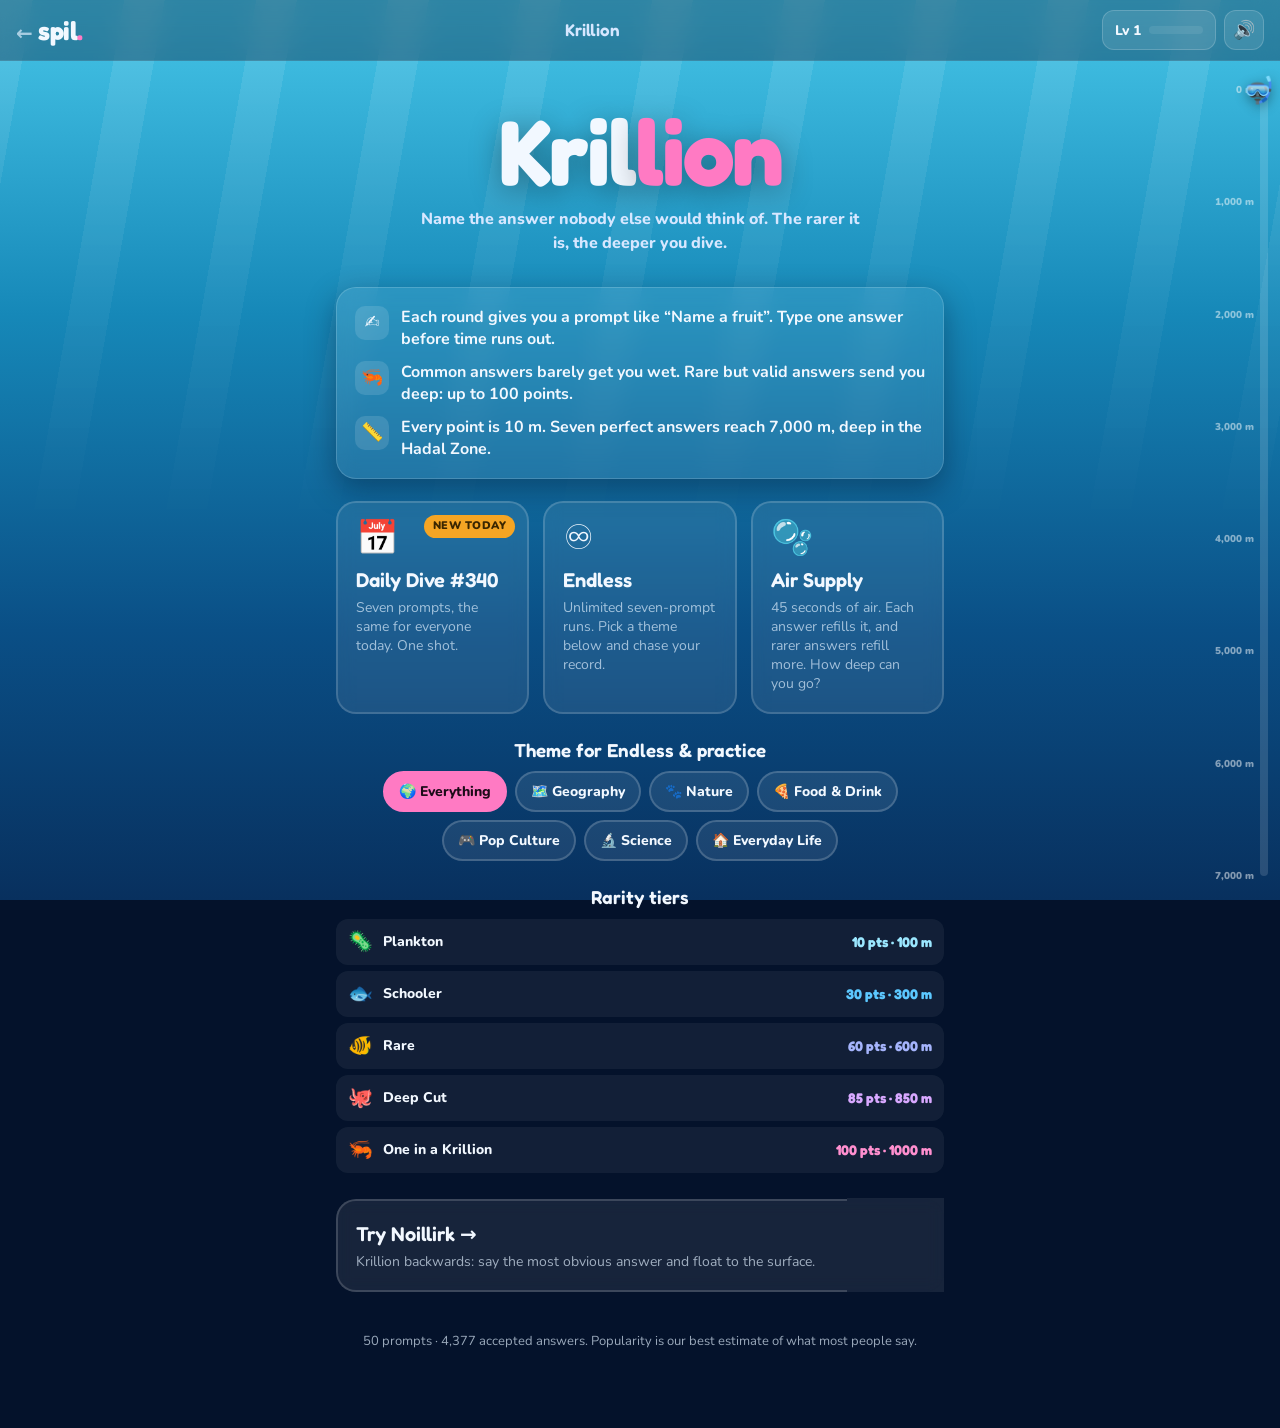
==== krillion/index.html @ cfe2b4f1 "Add spil.: neal.fun-style game site with Guess the Year, Krillion and Noillirk - Home page with game" ====
<!doctype html>
<html lang="en">
<head>
  <meta charset="utf-8">
  <meta name="viewport" content="width=device-width, initial-scale=1, viewport-fit=cover">
  <title>Krillion · spil.</title>
  <meta name="description" content="Name the answer nobody else would. Rare answers dive deeper. Daily dives, endless runs and Air Supply mode.">
  <meta name="theme-color" content="#0b4f8a">
  <link rel="icon" href="../assets/favicon.svg" type="image/svg+xml">
  <link rel="preconnect" href="https://fonts.googleapis.com">
  <link rel="preconnect" href="https://fonts.gstatic.com" crossorigin>
  <link href="https://fonts.googleapis.com/css2?family=Fredoka:wght@500;600;700&family=Nunito:wght@500;700;800;900&display=swap" rel="stylesheet">
  <link rel="stylesheet" href="../assets/css/base.css">
  <link rel="stylesheet" href="../assets/css/dive.css">
</head>
<body>
  <div id="topbar"></div>
  <main class="dive-wrap" id="main"></main>

  <script src="../assets/js/core.js"></script>
  <script src="../assets/js/data/prompts-a.js"></script>
  <script src="../assets/js/data/prompts-b.js"></script>
  <script src="../assets/js/data/prompts-c.js"></script>
  <script src="../assets/js/data/prompts-d.js"></script>
  <script src="../assets/js/data/prompts-e.js"></script>
  <script src="../assets/js/dive-core.js"></script>
  <script src="../assets/js/dive-modes.js"></script>
  <script>Dive.boot('krillion');</script>
</body>
</html>
---- assets/css/base.css ----
/* Spil base styles: tokens, top bar, buttons, shared components. */
:root {
  --bg: #faf8f4;
  --bg-2: #f1ede6;
  --card: #ffffff;
  --ink: #1d1a2b;
  --ink-2: #4a4660;
  --muted: #7c7891;
  --line: #e7e2da;
  --accent: #6b4dff;
  --accent-2: #8f78ff;
  --accent-ink: #ffffff;
  --good: #16b871;
  --good-bg: #dff7ec;
  --warn: #f5a524;
  --warn-bg: #fff2d9;
  --bad: #f0435a;
  --bad-bg: #ffe3e7;
  --shadow: 0 1px 2px rgba(30, 20, 60, 0.06), 0 8px 24px rgba(30, 20, 60, 0.08);
  --shadow-lg: 0 2px 4px rgba(30, 20, 60, 0.08), 0 18px 48px rgba(30, 20, 60, 0.16);
  --radius: 20px;
  --radius-sm: 12px;
  --font-display: 'Fredoka', 'Nunito', system-ui, sans-serif;
  --font-body: 'Nunito', system-ui, -apple-system, 'Segoe UI', sans-serif;
  color-scheme: light;
}

@media (prefers-color-scheme: dark) {
  :root:not([data-theme='light']) {
    --bg: #13111c;
    --bg-2: #1b1828;
    --card: #1f1c2e;
    --ink: #f3f0ff;
    --ink-2: #cfc9e8;
    --muted: #9690b3;
    --line: #2f2b44;
    --accent: #8b74ff;
    --accent-2: #a594ff;
    --good-bg: #123a2a;
    --warn-bg: #3d2e10;
    --bad-bg: #431b24;
    --shadow: 0 1px 2px rgba(0, 0, 0, 0.3), 0 8px 24px rgba(0, 0, 0, 0.35);
    --shadow-lg: 0 2px 4px rgba(0, 0, 0, 0.4), 0 18px 48px rgba(0, 0, 0, 0.5);
    color-scheme: dark;
  }
}

*,
*::before,
*::after {
  box-sizing: border-box;
}

html {
  -webkit-text-size-adjust: 100%;
  -webkit-tap-highlight-color: transparent;
}

body {
  margin: 0;
  min-height: 100vh;
  min-height: 100dvh;
  background: var(--bg);
  color: var(--ink);
  font-family: var(--font-body);
  font-size: 16px;
  line-height: 1.5;
  overflow-x: hidden;
}

h1,
h2,
h3 {
  font-family: var(--font-display);
  font-weight: 600;
  line-height: 1.15;
  margin: 0;
}

a {
  color: inherit;
}

button {
  font: inherit;
  color: inherit;
}

[hidden] {
  display: none !important;
}

.visually-hidden {
  position: absolute !important;
  width: 1px;
  height: 1px;
  overflow: hidden;
  clip: rect(0 0 0 0);
  white-space: nowrap;
}

/* ---------- Top bar ---------- */
.topbar {
  position: sticky;
  top: 0;
  z-index: 50;
  display: flex;
  align-items: center;
  gap: 12px;
  padding: 10px 16px;
  background: color-mix(in srgb, var(--bg) 82%, transparent);
  backdrop-filter: blur(12px);
  -webkit-backdrop-filter: blur(12px);
  border-bottom: 1px solid color-mix(in srgb, var(--line) 60%, transparent);
}

.logo {
  display: inline-flex;
  align-items: baseline;
  gap: 6px;
  text-decoration: none;
  font-family: var(--font-display);
  font-weight: 700;
  font-size: 26px;
  letter-spacing: -0.5px;
}

.logo-back {
  font-size: 20px;
  color: var(--muted);
  transition: transform 0.2s;
}

.logo:hover .logo-back {
  transform: translateX(-3px);
}

.logo-dot {
  color: var(--accent);
  margin-left: -6px;
}

.topbar-title {
  flex: 1;
  min-width: 0;
  text-align: center;
  font-family: var(--font-display);
  font-weight: 600;
  font-size: 17px;
  color: var(--ink-2);
  white-space: nowrap;
  overflow: hidden;
  text-overflow: ellipsis;
}

.topbar-right {
  display: flex;
  align-items: center;
  gap: 8px;
}

.icon-btn {
  width: 40px;
  height: 40px;
  display: grid;
  place-items: center;
  border: 1px solid var(--line);
  background: var(--card);
  border-radius: 12px;
  cursor: pointer;
  font-size: 18px;
  transition: transform 0.15s;
}

.icon-btn:hover {
  transform: translateY(-1px);
}

.icon-btn:active {
  transform: scale(0.94);
}

.xp-chip {
  display: inline-flex;
  align-items: center;
  gap: 8px;
  height: 40px;
  padding: 0 12px;
  border: 1px solid var(--line);
  border-radius: 12px;
  background: var(--card);
  text-decoration: none;
  font-weight: 800;
  font-size: 14px;
}

.xp-streak {
  font-size: 13px;
}

.xp-bar {
  width: 54px;
  height: 8px;
  border-radius: 99px;
  background: var(--bg-2);
  overflow: hidden;
}

.xp-fill {
  display: block;
  height: 100%;
  width: 0;
  border-radius: inherit;
  background: linear-gradient(90deg, var(--accent), #ff6fb5);
  transition: width 0.8s cubic-bezier(0.2, 0.8, 0.2, 1);
}

@media (max-width: 420px) {
  .xp-bar {
    display: none;
  }
  .topbar-title {
    font-size: 15px;
  }
}

/* ---------- Buttons ---------- */
.btn {
  --b: var(--accent);
  display: inline-flex;
  align-items: center;
  justify-content: center;
  gap: 8px;
  min-height: 52px;
  padding: 0 24px;
  border: 0;
  border-radius: 16px;
  background: var(--b);
  color: var(--accent-ink);
  font-family: var(--font-display);
  font-weight: 600;
  font-size: 19px;
  text-decoration: none;
  cursor: pointer;
  box-shadow: 0 4px 0 color-mix(in srgb, var(--b) 70%, #000), 0 8px 18px color-mix(in srgb, var(--b) 30%, transparent);
  transition: transform 0.12s, box-shadow 0.12s, filter 0.2s;
  user-select: none;
}

.btn:hover {
  filter: brightness(1.06);
  transform: translateY(-1px);
}

.btn:active {
  transform: translateY(3px);
  box-shadow: 0 1px 0 color-mix(in srgb, var(--b) 70%, #000), 0 3px 8px color-mix(in srgb, var(--b) 25%, transparent);
}

.btn:disabled {
  opacity: 0.45;
  pointer-events: none;
}

.btn.ghost {
  background: var(--card);
  color: var(--ink);
  border: 2px solid var(--line);
  box-shadow: 0 4px 0 var(--line);
}

.btn.good {
  --b: var(--good);
}

.btn.bad {
  --b: var(--bad);
}

.btn.warn {
  --b: var(--warn);
}

.btn.small {
  min-height: 40px;
  padding: 0 16px;
  font-size: 16px;
  border-radius: 12px;
}

.btn.wide {
  width: 100%;
}

.btn-row {
  display: flex;
  gap: 12px;
  flex-wrap: wrap;
  justify-content: center;
}

/* ---------- Chips ---------- */
.chips {
  display: flex;
  flex-wrap: wrap;
  gap: 8px;
  justify-content: center;
}

.chip {
  padding: 8px 14px;
  border-radius: 99px;
  border: 2px solid var(--line);
  background: var(--card);
  font-weight: 800;
  font-size: 14px;
  cursor: pointer;
  transition: all 0.15s;
  user-select: none;
}

.chip:hover {
  border-color: var(--accent-2);
}

.chip[aria-pressed='true'] {
  background: var(--accent);
  border-color: var(--accent);
  color: #fff;
}

/* ---------- Layout ---------- */
.wrap {
  width: 100%;
  max-width: 760px;
  margin: 0 auto;
  padding: 20px 16px 64px;
}

.card {
  background: var(--card);
  border: 1px solid var(--line);
  border-radius: var(--radius);
  box-shadow: var(--shadow);
}

.screen {
  animation: screen-in 0.35s cubic-bezier(0.2, 0.8, 0.2, 1);
}

@keyframes screen-in {
  from {
    opacity: 0;
    transform: translateY(14px);
  }
}

.kicker {
  font-weight: 900;
  font-size: 12px;
  letter-spacing: 1.6px;
  text-transform: uppercase;
  color: var(--muted);
}

.muted {
  color: var(--muted);
}

.center {
  text-align: center;
}

/* ---------- Feedback animations ---------- */
.shake {
  animation: shake 0.4s;
}

@keyframes shake {
  20% { transform: translateX(-8px); }
  40% { transform: translateX(7px); }
  60% { transform: translateX(-5px); }
  80% { transform: translateX(3px); }
}

.pop {
  animation: pop 0.45s cubic-bezier(0.2, 1.6, 0.4, 1);
}

@keyframes pop {
  from { transform: scale(0.6); opacity: 0; }
}

.float {
  animation: float 3.2s ease-in-out infinite;
}

@keyframes float {
  50% { transform: translateY(-8px); }
}

/* ---------- Toasts & confetti ---------- */
.toasts {
  position: fixed;
  left: 50%;
  bottom: 24px;
  transform: translateX(-50%);
  z-index: 200;
  display: flex;
  flex-direction: column;
  gap: 8px;
  align-items: center;
  pointer-events: none;
  width: calc(100% - 32px);
  max-width: 420px;
}

.toast {
  padding: 12px 18px;
  border-radius: 14px;
  background: var(--ink);
  color: var(--bg);
  font-weight: 800;
  box-shadow: var(--shadow-lg);
  animation: toast-in 0.35s cubic-bezier(0.2, 1.4, 0.4, 1);
  text-align: center;
}

.toast.out {
  opacity: 0;
  transform: translateY(10px);
  transition: all 0.3s;
}

@keyframes toast-in {
  from { opacity: 0; transform: translateY(16px) scale(0.95); }
}

.confetti-canvas {
  position: fixed;
  inset: 0;
  width: 100vw;
  height: 100vh;
  pointer-events: none;
  z-index: 300;
}

/* ---------- Shared results & mode pickers ---------- */
.mode-grid {
  display: grid;
  grid-template-columns: repeat(auto-fill, minmax(210px, 1fr));
  gap: 14px;
}

.mode-card {
  position: relative;
  display: flex;
  flex-direction: column;
  gap: 4px;
  padding: 18px;
  text-align: left;
  border: 2px solid var(--line);
  border-radius: var(--radius);
  background: var(--card);
  cursor: pointer;
  transition: transform 0.18s, border-color 0.18s, box-shadow 0.18s;
}

.mode-card:hover {
  transform: translateY(-3px);
  border-color: var(--accent-2);
  box-shadow: var(--shadow);
}

.mode-card .mode-emoji {
  font-size: 34px;
  line-height: 1;
  margin-bottom: 6px;
}

.mode-card .mode-name {
  font-family: var(--font-display);
  font-weight: 600;
  font-size: 20px;
}

.mode-card .mode-desc {
  color: var(--muted);
  font-size: 14px;
  line-height: 1.35;
}

.mode-card .mode-best {
  margin-top: 6px;
  font-size: 12px;
  font-weight: 900;
  color: var(--accent);
  letter-spacing: 0.4px;
}

.mode-card .badge {
  position: absolute;
  top: 12px;
  right: 12px;
  padding: 3px 9px;
  border-radius: 99px;
  font-size: 11px;
  font-weight: 900;
  letter-spacing: 0.5px;
  background: var(--warn);
  color: #3a2600;
}

.mode-card .badge.done {
  background: var(--good);
  color: #fff;
}

.big-score {
  font-family: var(--font-display);
  font-weight: 700;
  font-size: clamp(56px, 16vw, 96px);
  line-height: 1;
  letter-spacing: -2px;
}

.result-title {
  font-size: clamp(26px, 6vw, 36px);
}

.stat-row {
  display: flex;
  justify-content: center;
  gap: 10px;
  flex-wrap: wrap;
}

.stat {
  min-width: 96px;
  padding: 10px 14px;
  border-radius: 14px;
  background: var(--bg-2);
  text-align: center;
}

.stat b {
  display: block;
  font-family: var(--font-display);
  font-size: 22px;
}

.stat span {
  font-size: 12px;
  color: var(--muted);
  font-weight: 800;
}

.new-best {
  display: inline-block;
  padding: 6px 14px;
  border-radius: 99px;
  background: linear-gradient(90deg, #ffb020, #ff6fb5);
  color: #fff;
  font-weight: 900;
  letter-spacing: 0.4px;
  animation: pop 0.5s cubic-bezier(0.2, 1.6, 0.4, 1);
}

.footer-note {
  margin-top: 40px;
  text-align: center;
  font-size: 13px;
  color: var(--muted);
}

@media (prefers-reduced-motion: reduce) {
  *,
  *::before,
  *::after {
    animation-duration: 0.01ms !important;
    animation-iteration-count: 1 !important;
    transition-duration: 0.01ms !important;
  }
}
---- assets/css/dive.css ----
/* Krillion & Noillirk: shared ocean engine styles. The page is always "underwater", so it uses its own palette. */
.dive-page {
  --ink: #f2f8ff;
  --ink-2: #d6e7ff;
  --muted: rgba(226, 240, 255, 0.68);
  --card: rgba(255, 255, 255, 0.09);
  --line: rgba(255, 255, 255, 0.17);
  --bg-2: rgba(255, 255, 255, 0.08);
  --bg: #04122b;
  --accent: #ff7ac3;
  --accent-2: #ffa6d7;
  --shadow: 0 10px 30px rgba(0, 10, 30, 0.35);
  --shadow-lg: 0 20px 50px rgba(0, 10, 30, 0.5);
  color-scheme: dark;
  background: #04122b;
  color: var(--ink);
}

.dive-page.noillirk {
  --accent: #ffc94d;
  --accent-2: #ffe08f;
  --accent-ink: #2a1c00;
}

.dive-page .topbar {
  background: rgba(3, 16, 40, 0.35);
  border-bottom-color: rgba(255, 255, 255, 0.08);
}

.dive-page .btn.ghost {
  background: rgba(255, 255, 255, 0.08);
  border-color: rgba(255, 255, 255, 0.2);
  box-shadow: 0 4px 0 rgba(255, 255, 255, 0.12);
  color: var(--ink);
}

.dive-page .chip {
  background: rgba(255, 255, 255, 0.08);
  border-color: rgba(255, 255, 255, 0.18);
  color: var(--ink);
}

.dive-page .chip[aria-pressed='true'] {
  background: var(--accent);
  border-color: var(--accent);
  color: #1d0b18;
}

.dive-page .icon-btn,
.dive-page .xp-chip {
  background: rgba(255, 255, 255, 0.1);
  border-color: rgba(255, 255, 255, 0.18);
  color: var(--ink);
}

.dive-page .mode-card {
  background: rgba(255, 255, 255, 0.08);
  border-color: rgba(255, 255, 255, 0.16);
  backdrop-filter: blur(8px);
  -webkit-backdrop-filter: blur(8px);
  color: var(--ink);
}

.dive-page .mode-grid {
  grid-template-columns: repeat(auto-fill, minmax(180px, 1fr));
}

.dive-page .mode-card:hover {
  border-color: var(--accent);
}

.dive-page .mode-card .mode-best {
  color: var(--accent);
}

.dive-page .card {
  background: rgba(255, 255, 255, 0.08);
  border-color: rgba(255, 255, 255, 0.16);
  backdrop-filter: blur(10px);
  -webkit-backdrop-filter: blur(10px);
}

.dive-page .toast {
  background: #fff;
  color: #0b1a33;
}

/* ---------- Ocean background ---------- */
.ocean {
  position: fixed;
  inset: 0;
  z-index: -1;
  overflow: hidden;
  background: linear-gradient(180deg, #050d24 0%, #020615 60%, #01030b 100%);
}

.ocean-light {
  position: absolute;
  inset: 0;
  background: linear-gradient(180deg, #46c6e8 0%, #1688b8 35%, #0a4f86 70%, #08305e 100%);
  transition: opacity 1.4s ease;
}

.ocean-mid {
  position: absolute;
  inset: 0;
  background: linear-gradient(180deg, #0c3d70 0%, #082a55 50%, #051a3a 100%);
  transition: opacity 1.4s ease;
}

.noillirk .ocean-sky {
  position: absolute;
  inset: 0;
  background: linear-gradient(180deg, #ffd67a 0%, #ffb36b 18%, #7cc6f2 45%, #2a8fd0 75%, #1569a8 100%);
  transition: opacity 1.4s ease;
}

.rays {
  position: absolute;
  inset: -10% -20% auto;
  height: 70%;
  background: repeating-linear-gradient(100deg, rgba(255, 255, 255, 0.12) 0 40px, transparent 40px 130px);
  mask-image: linear-gradient(180deg, #000, transparent);
  -webkit-mask-image: linear-gradient(180deg, #000, transparent);
  animation: rays 12s ease-in-out infinite alternate;
  transition: opacity 1.4s ease;
}

@keyframes rays {
  to { transform: translateX(60px) skewX(-4deg); }
}

.bubble {
  position: absolute;
  bottom: -40px;
  border-radius: 50%;
  border: 1.5px solid rgba(255, 255, 255, 0.35);
  background: radial-gradient(circle at 32% 30%, rgba(255, 255, 255, 0.7) 0 12%, transparent 14%);
  animation: bubble-up linear infinite;
}

@keyframes bubble-up {
  to { transform: translate(var(--drift, 20px), -115vh); }
}

.glows {
  position: absolute;
  inset: 0;
  transition: opacity 1.4s ease;
}

.glow {
  position: absolute;
  width: 6px;
  height: 6px;
  border-radius: 50%;
  background: #7fffd4;
  box-shadow: 0 0 12px 4px rgba(127, 255, 212, 0.6);
  animation: glow 3s ease-in-out infinite alternate;
}

@keyframes glow {
  from { opacity: 0.2; transform: translateY(0); }
  to { opacity: 1; transform: translateY(-12px); }
}

/* ---------- Depth gauge ---------- */
.gauge {
  position: fixed;
  right: 12px;
  top: 90px;
  bottom: 24px;
  width: 56px;
  z-index: 5;
  pointer-events: none;
}

.gauge-track {
  position: absolute;
  right: 0;
  top: 0;
  bottom: 0;
  width: 8px;
  border-radius: 99px;
  background: rgba(255, 255, 255, 0.14);
  overflow: hidden;
}

.gauge-fill {
  position: absolute;
  left: 0;
  right: 0;
  top: 0;
  height: 0;
  border-radius: inherit;
  background: linear-gradient(180deg, #7dd3fc, var(--accent));
  transition: height 1.2s cubic-bezier(0.2, 0.8, 0.2, 1), top 1.2s cubic-bezier(0.2, 0.8, 0.2, 1);
}

.gauge-diver {
  position: absolute;
  right: -6px;
  font-size: 26px;
  transform: translateY(-50%);
  transition: top 1.2s cubic-bezier(0.2, 0.8, 0.2, 1);
  filter: drop-shadow(0 3px 6px rgba(0, 0, 0, 0.4));
}

.gauge-tick {
  position: absolute;
  right: 14px;
  font-size: 10px;
  font-weight: 900;
  color: rgba(255, 255, 255, 0.5);
  transform: translateY(-50%);
  white-space: nowrap;
}

@media (max-width: 760px) {
  .gauge {
    display: none;
  }
}

/* ---------- Layout ---------- */
.dive-wrap {
  max-width: 640px;
  margin: 0 auto;
  padding: 18px 16px 64px;
}

.dive-hero {
  text-align: center;
  padding: 26px 0 10px;
}

.dive-logo {
  font-family: var(--font-display);
  font-weight: 700;
  font-size: clamp(56px, 15vw, 92px);
  letter-spacing: -2px;
  line-height: 1;
  text-shadow: 0 6px 30px rgba(0, 0, 0, 0.35);
}

.dive-logo .accent {
  color: var(--accent);
}

.dive-tag {
  margin: 10px auto 0;
  max-width: 440px;
  font-weight: 800;
  color: var(--ink-2);
}

.how {
  display: grid;
  gap: 10px;
  margin: 22px 0;
  padding: 18px;
}

.how-step {
  display: flex;
  gap: 12px;
  align-items: flex-start;
  font-weight: 700;
  line-height: 1.4;
}

.how-step span:first-child {
  flex: none;
  width: 34px;
  height: 34px;
  display: grid;
  place-items: center;
  border-radius: 10px;
  background: rgba(255, 255, 255, 0.12);
  font-size: 18px;
}

.tier-legend {
  display: grid;
  gap: 6px;
  margin-top: 6px;
}

.tier-row {
  display: flex;
  align-items: center;
  gap: 10px;
  padding: 8px 12px;
  border-radius: 12px;
  background: rgba(255, 255, 255, 0.06);
  font-weight: 800;
  font-size: 14px;
}

.tier-row .t-emoji {
  font-size: 20px;
}

.tier-row .t-name {
  flex: 1;
}

.tier-row .t-pts {
  font-family: var(--font-display);
  color: var(--tier, var(--accent));
}

.section-title {
  margin: 26px 0 10px;
  text-align: center;
}

/* ---------- Play ---------- */
.dive-hud {
  display: flex;
  align-items: center;
  justify-content: space-between;
  gap: 8px;
  margin-bottom: 12px;
}

.dive-hud .hud-pill {
  display: inline-flex;
  align-items: center;
  gap: 6px;
  padding: 8px 14px;
  border-radius: 99px;
  background: rgba(255, 255, 255, 0.1);
  border: 1px solid rgba(255, 255, 255, 0.16);
  font-weight: 900;
  font-size: 14px;
  white-space: nowrap;
}

.dive-hud .hud-pill b {
  font-family: var(--font-display);
  font-size: 17px;
}

.zone-name {
  text-align: center;
  font-size: 12px;
  font-weight: 900;
  letter-spacing: 1.4px;
  text-transform: uppercase;
  color: var(--muted);
  margin-bottom: 10px;
}

.prompt-card {
  padding: 24px 20px 20px;
  text-align: center;
}

.prompt-theme {
  font-size: 12px;
  font-weight: 900;
  letter-spacing: 1.2px;
  text-transform: uppercase;
  color: var(--accent);
}

.prompt-q {
  margin: 8px 0 16px;
  font-size: clamp(28px, 7vw, 40px);
  line-height: 1.1;
  text-wrap: balance;
}

.prompt-goal {
  font-size: 14px;
  font-weight: 800;
  color: var(--muted);
  margin-top: -8px;
  margin-bottom: 14px;
}

.ptimer {
  height: 10px;
  border-radius: 99px;
  background: rgba(255, 255, 255, 0.12);
  overflow: hidden;
  margin-bottom: 14px;
}

.ptimer-fill {
  height: 100%;
  width: 100%;
  border-radius: inherit;
  background: linear-gradient(90deg, #7dd3fc, var(--accent));
  transform-origin: left;
}

.ptimer-fill.low {
  background: #ff5a6e;
}

.answer-row {
  display: flex;
  gap: 8px;
}

.answer-input {
  flex: 1;
  min-width: 0;
  height: 56px;
  padding: 0 16px;
  border-radius: 16px;
  border: 2px solid rgba(255, 255, 255, 0.25);
  background: rgba(0, 10, 30, 0.35);
  color: var(--ink);
  font: inherit;
  font-weight: 800;
  font-size: 19px;
  outline: none;
  transition: border-color 0.2s, box-shadow 0.2s;
}

.answer-input::placeholder {
  color: rgba(255, 255, 255, 0.45);
}

.answer-input:focus {
  border-color: var(--accent);
  box-shadow: 0 0 0 4px color-mix(in srgb, var(--accent) 30%, transparent);
}

.answer-row .btn {
  min-height: 56px;
  padding: 0 18px;
}

.input-note {
  min-height: 22px;
  margin-top: 10px;
  font-size: 14px;
  font-weight: 800;
  color: #ffd1dc;
}

.input-note.info {
  color: #bfe9ff;
}

/* ---------- Feedback ---------- */
.feedback {
  margin-top: 14px;
  padding: 22px 18px;
  text-align: center;
  animation: screen-in 0.35s cubic-bezier(0.2, 0.8, 0.2, 1);
}

.tier-badge {
  display: inline-flex;
  flex-direction: column;
  align-items: center;
  gap: 2px;
  animation: pop 0.6s cubic-bezier(0.2, 1.6, 0.4, 1);
}

.tier-badge .tb-emoji {
  font-size: 64px;
  line-height: 1;
  filter: drop-shadow(0 6px 14px rgba(0, 0, 0, 0.35));
}

.tier-badge .tb-name {
  font-family: var(--font-display);
  font-weight: 700;
  font-size: clamp(26px, 6.5vw, 34px);
  color: var(--tier, var(--accent));
}

.fb-answer {
  margin-top: 6px;
  font-weight: 800;
  color: var(--ink-2);
}

.fb-points {
  margin: 8px 0 2px;
  font-family: var(--font-display);
  font-weight: 700;
  font-size: 40px;
  color: var(--accent);
}

.fb-meters {
  font-weight: 800;
  color: var(--muted);
}

.suggest {
  margin-top: 16px;
  text-align: left;
  display: grid;
  gap: 10px;
}

.suggest-row {
  padding: 12px 14px;
  border-radius: 14px;
  background: rgba(0, 10, 30, 0.28);
  font-size: 14px;
  font-weight: 700;
  line-height: 1.5;
}

.suggest-row .kicker {
  color: var(--muted);
  display: block;
  margin-bottom: 4px;
}

.pill-list {
  display: flex;
  flex-wrap: wrap;
  gap: 6px;
}

.pill-list span {
  padding: 3px 10px;
  border-radius: 99px;
  background: rgba(255, 255, 255, 0.1);
  font-weight: 800;
  font-size: 13px;
}

/* ---------- Board (top answers) ---------- */
.board {
  display: grid;
  grid-template-columns: 1fr 1fr;
  gap: 8px;
  margin-top: 14px;
}

.board-slot {
  position: relative;
  display: flex;
  align-items: center;
  gap: 10px;
  min-height: 50px;
  padding: 0 12px;
  border-radius: 12px;
  background: linear-gradient(180deg, #1d4fa8, #12357a);
  border: 2px solid rgba(255, 255, 255, 0.2);
  font-weight: 900;
  text-align: left;
  perspective: 600px;
}

.board-slot .b-rank {
  flex: none;
  width: 26px;
  height: 26px;
  display: grid;
  place-items: center;
  border-radius: 50%;
  background: rgba(255, 255, 255, 0.18);
  font-size: 13px;
}

.board-slot .b-name {
  flex: 1;
  min-width: 0;
  font-size: 15px;
  overflow: hidden;
  text-overflow: ellipsis;
  white-space: nowrap;
}

.board-slot .b-pts {
  font-family: var(--font-display);
  color: #ffd76a;
}

.board-slot.hidden .b-name {
  color: transparent;
  background: rgba(255, 255, 255, 0.08);
  border-radius: 6px;
  height: 14px;
}

.board-slot.hidden .b-pts {
  visibility: hidden;
}

.board-slot.found {
  background: linear-gradient(180deg, #ffcf4d, #f5a524);
  color: #2a1c00;
  border-color: #ffe39a;
  animation: flip 0.6s ease;
}

.board-slot.found .b-pts {
  color: #2a1c00;
}

.board-slot.missed {
  background: rgba(255, 255, 255, 0.07);
  color: var(--muted);
  animation: flip 0.6s ease;
}

.board-slot.mine {
  outline: 3px solid #fff;
  outline-offset: 2px;
}

@keyframes flip {
  0% { transform: rotateX(90deg); }
  100% { transform: rotateX(0); }
}

.strikes {
  font-size: 28px;
  letter-spacing: 6px;
  min-height: 36px;
}

.strikes .off {
  opacity: 0.2;
  filter: grayscale(1);
}

.big-x {
  position: fixed;
  inset: 0;
  z-index: 150;
  display: grid;
  place-items: center;
  font-size: min(60vw, 320px);
  pointer-events: none;
  animation: big-x 0.8s ease-out forwards;
}

@keyframes big-x {
  0% { opacity: 0; transform: scale(0.4); }
  25% { opacity: 1; transform: scale(1.05); }
  100% { opacity: 0; transform: scale(1); }
}

/* ---------- Results ---------- */
.dive-results {
  padding: 28px 20px;
  text-align: center;
  display: grid;
  gap: 16px;
}

.dive-results .rank-emoji {
  font-size: 66px;
  line-height: 1;
}

.answers-recap {
  display: grid;
  gap: 8px;
  text-align: left;
}

.answers-recap .ar {
  display: flex;
  align-items: center;
  gap: 10px;
  padding: 10px 12px;
  border-radius: 12px;
  background: rgba(0, 10, 30, 0.3);
  font-weight: 700;
  font-size: 14px;
}

.answers-recap .ar-q {
  flex: 1;
  min-width: 0;
}

.answers-recap .ar-q small {
  display: block;
  color: var(--muted);
  font-weight: 800;
}

.answers-recap .ar-pts {
  font-family: var(--font-display);
  font-weight: 700;
  color: var(--accent);
}

.dive-page .stat {
  background: rgba(255, 255, 255, 0.08);
}

.dive-page .emoji-grid {
  font-size: 28px;
  letter-spacing: 4px;
}

.dive-page .countdown {
  font-weight: 800;
  color: var(--muted);
}
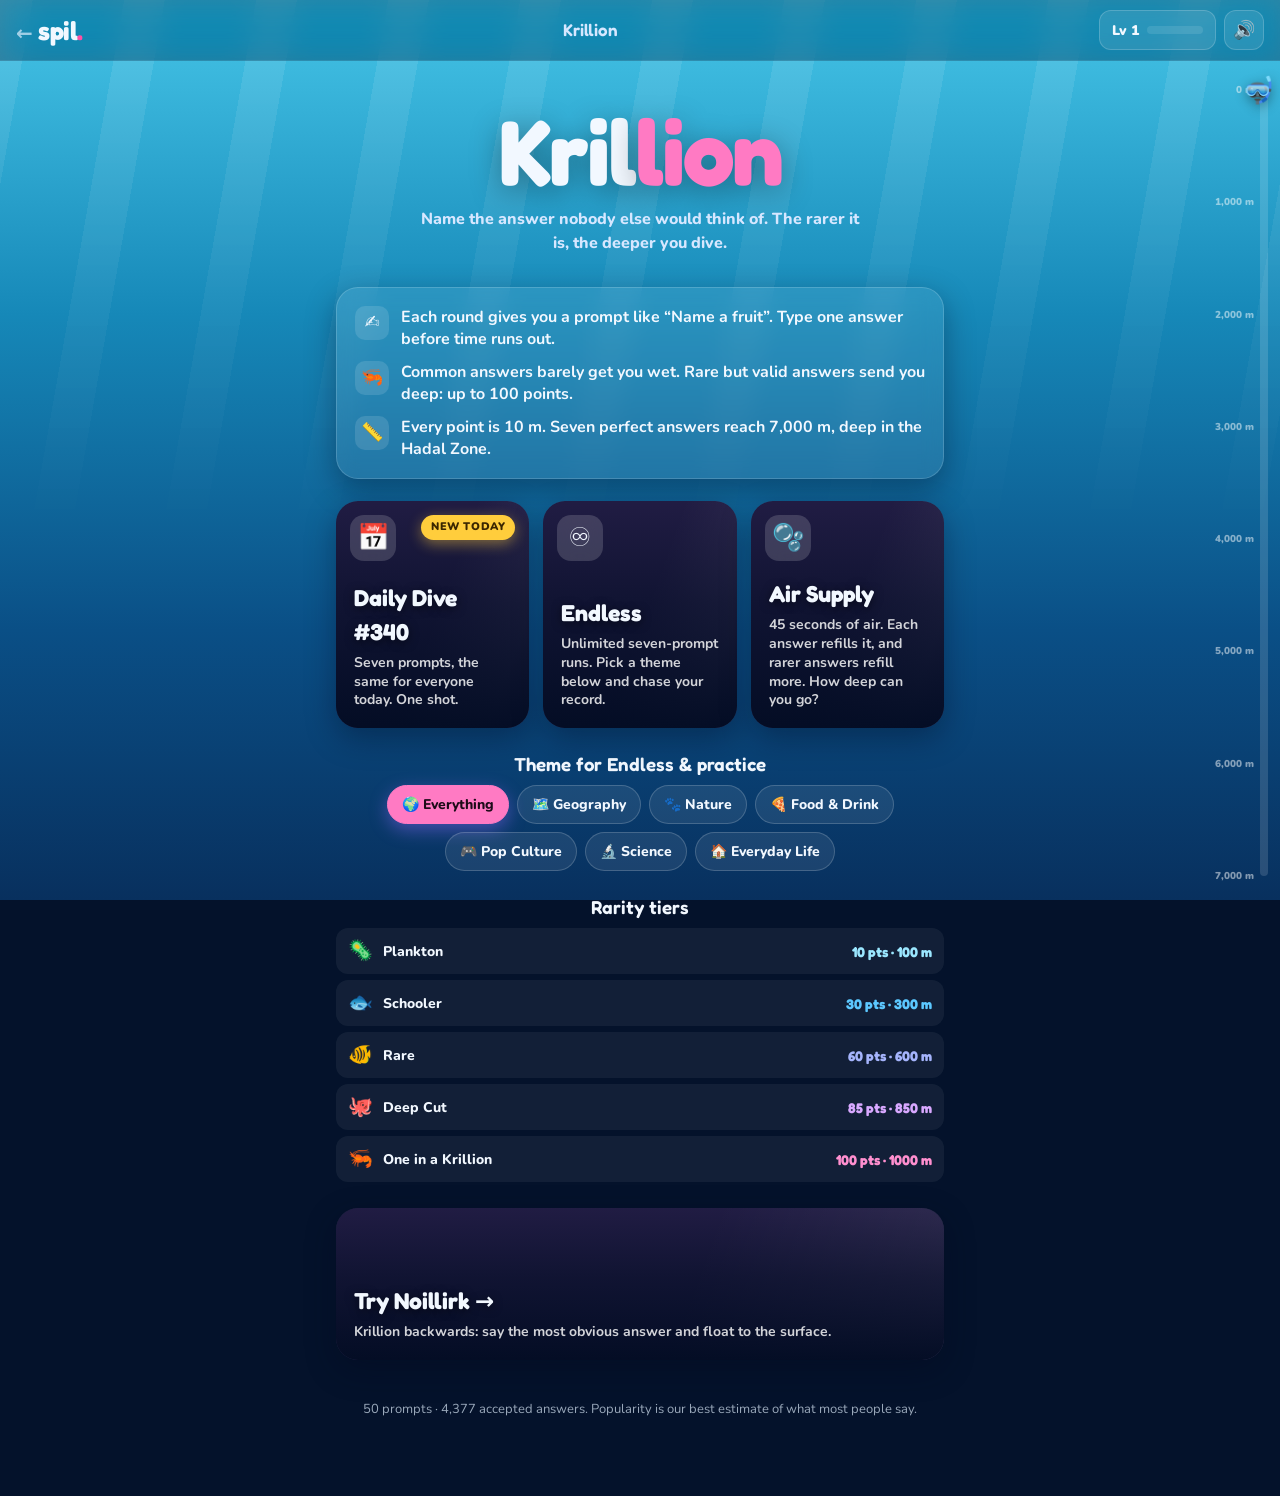
==== commit 0e4e8fdf: "Redesign with real photos and a dark, vivid look - Load free-licensed photos live from Wikipedia/Wik" ====
--- a/krillion/index.html
+++ b/krillion/index.html
@@ -7,6 +7,8 @@
   <meta name="description" content="Name the answer nobody else would. Rare answers dive deeper. Daily dives, endless runs and Air Supply mode.">
   <meta name="theme-color" content="#0b4f8a">
   <link rel="icon" href="../assets/favicon.svg" type="image/svg+xml">
+  <link rel="preconnect" href="https://en.wikipedia.org" crossorigin>
+  <link rel="preconnect" href="https://upload.wikimedia.org">
   <link rel="preconnect" href="https://fonts.googleapis.com">
   <link rel="preconnect" href="https://fonts.gstatic.com" crossorigin>
   <link href="https://fonts.googleapis.com/css2?family=Fredoka:wght@500;600;700&family=Nunito:wght@500;700;800;900&display=swap" rel="stylesheet">
@@ -18,11 +20,13 @@
   <main class="dive-wrap" id="main"></main>
 
   <script src="../assets/js/core.js"></script>
+  <script src="../assets/js/wiki.js"></script>
   <script src="../assets/js/data/prompts-a.js"></script>
   <script src="../assets/js/data/prompts-b.js"></script>
   <script src="../assets/js/data/prompts-c.js"></script>
   <script src="../assets/js/data/prompts-d.js"></script>
   <script src="../assets/js/data/prompts-e.js"></script>
+  <script src="../assets/js/data/prompt-meta.js"></script>
   <script src="../assets/js/dive-core.js"></script>
   <script src="../assets/js/dive-modes.js"></script>
   <script>Dive.boot('krillion');</script>
--- a/assets/css/base.css
+++ b/assets/css/base.css
@@ -1,48 +1,33 @@
-/* Spil base styles: tokens, top bar, buttons, shared components. */
+/* spil. base styles: dark, vivid, photo-first. Shared by every page. */
 :root {
-  --bg: #faf8f4;
-  --bg-2: #f1ede6;
-  --card: #ffffff;
-  --ink: #1d1a2b;
-  --ink-2: #4a4660;
-  --muted: #7c7891;
-  --line: #e7e2da;
-  --accent: #6b4dff;
-  --accent-2: #8f78ff;
+  --bg: #0c0a1d;
+  --bg-2: #16132f;
+  --card: #1a1636;
+  --card-2: #221d45;
+  --ink: #f7f4ff;
+  --ink-2: #d4cdf5;
+  --muted: #9b93c9;
+  --line: #2e2858;
+  --accent: #8d6bff;
+  --accent-2: #b39dff;
   --accent-ink: #ffffff;
-  --good: #16b871;
-  --good-bg: #dff7ec;
-  --warn: #f5a524;
-  --warn-bg: #fff2d9;
-  --bad: #f0435a;
-  --bad-bg: #ffe3e7;
-  --shadow: 0 1px 2px rgba(30, 20, 60, 0.06), 0 8px 24px rgba(30, 20, 60, 0.08);
-  --shadow-lg: 0 2px 4px rgba(30, 20, 60, 0.08), 0 18px 48px rgba(30, 20, 60, 0.16);
-  --radius: 20px;
-  --radius-sm: 12px;
+  --pink: #ff4fa3;
+  --yellow: #ffcd3c;
+  --teal: #2fe0b5;
+  --orange: #ff8a3d;
+  --good: #22d38a;
+  --good-bg: rgba(34, 211, 138, 0.14);
+  --warn: #ffb020;
+  --warn-bg: rgba(255, 176, 32, 0.14);
+  --bad: #ff4d6a;
+  --bad-bg: rgba(255, 77, 106, 0.14);
+  --shadow: 0 2px 6px rgba(0, 0, 0, 0.25), 0 14px 34px rgba(0, 0, 0, 0.35);
+  --shadow-lg: 0 4px 10px rgba(0, 0, 0, 0.3), 0 26px 60px rgba(0, 0, 0, 0.5);
+  --radius: 22px;
+  --radius-sm: 14px;
   --font-display: 'Fredoka', 'Nunito', system-ui, sans-serif;
   --font-body: 'Nunito', system-ui, -apple-system, 'Segoe UI', sans-serif;
-  color-scheme: light;
-}
-
-@media (prefers-color-scheme: dark) {
-  :root:not([data-theme='light']) {
-    --bg: #13111c;
-    --bg-2: #1b1828;
-    --card: #1f1c2e;
-    --ink: #f3f0ff;
-    --ink-2: #cfc9e8;
-    --muted: #9690b3;
-    --line: #2f2b44;
-    --accent: #8b74ff;
-    --accent-2: #a594ff;
-    --good-bg: #123a2a;
-    --warn-bg: #3d2e10;
-    --bad-bg: #431b24;
-    --shadow: 0 1px 2px rgba(0, 0, 0, 0.3), 0 8px 24px rgba(0, 0, 0, 0.35);
-    --shadow-lg: 0 2px 4px rgba(0, 0, 0, 0.4), 0 18px 48px rgba(0, 0, 0, 0.5);
-    color-scheme: dark;
-  }
+  color-scheme: dark;
 }
 
 *,
@@ -68,12 +53,32 @@
   overflow-x: hidden;
 }
 
+/* Slow-moving aurora behind every non-ocean page */
+body:not(.dive-page)::before {
+  content: '';
+  position: fixed;
+  inset: -20%;
+  z-index: -1;
+  background:
+    radial-gradient(40% 35% at 15% 20%, rgba(141, 107, 255, 0.35), transparent 70%),
+    radial-gradient(35% 30% at 85% 10%, rgba(255, 79, 163, 0.25), transparent 70%),
+    radial-gradient(40% 35% at 70% 90%, rgba(47, 224, 181, 0.18), transparent 70%),
+    radial-gradient(30% 30% at 10% 90%, rgba(255, 138, 61, 0.18), transparent 70%);
+  animation: aurora 28s ease-in-out infinite alternate;
+  pointer-events: none;
+}
+
+@keyframes aurora {
+  50% { transform: translate(3%, -2%) rotate(4deg) scale(1.05); }
+  100% { transform: translate(-3%, 2%) rotate(-3deg) scale(1.02); }
+}
+
 h1,
 h2,
 h3 {
   font-family: var(--font-display);
   font-weight: 600;
-  line-height: 1.15;
+  line-height: 1.12;
   margin: 0;
 }
 
@@ -90,13 +95,89 @@
   display: none !important;
 }
 
-.visually-hidden {
-  position: absolute !important;
-  width: 1px;
-  height: 1px;
+::selection {
+  background: var(--pink);
+  color: #fff;
+}
+
+.grad-text {
+  background: linear-gradient(90deg, var(--yellow), var(--pink) 45%, var(--accent-2));
+  -webkit-background-clip: text;
+  background-clip: text;
+  color: transparent;
+}
+
+/* ---------- Photos (filled by wiki.js) ---------- */
+.ph {
+  position: relative;
   overflow: hidden;
-  clip: rect(0 0 0 0);
+  background:
+    linear-gradient(110deg, transparent 30%, rgba(255, 255, 255, 0.07) 50%, transparent 70%) 0 0 / 200% 100%,
+    var(--card-2);
+  animation: shimmer 1.6s linear infinite;
+}
+
+.ph.ph-ready,
+.ph.ph-none {
+  animation: none;
+}
+
+@keyframes shimmer {
+  to { background-position: -200% 0, 0 0; }
+}
+
+.ph > img {
+  position: absolute;
+  inset: 0;
+  width: 100%;
+  height: 100%;
+  object-fit: cover;
+  object-position: center 32%;
+  opacity: 0;
+  transform: scale(1.04);
+  transition: opacity 0.6s ease, transform 1.2s cubic-bezier(0.2, 0.8, 0.2, 1);
+}
+
+.ph.ph-ready > img {
+  opacity: 1;
+  transform: scale(1);
+}
+
+.ph-fallback {
+  position: absolute;
+  inset: 0;
+  display: grid;
+  place-items: center;
+  font-size: 64px;
+  transition: opacity 0.5s;
+}
+
+.ph.ph-ready .ph-fallback {
+  opacity: 0;
+}
+
+.ph-credit {
+  position: absolute;
+  right: 8px;
+  bottom: 8px;
+  z-index: 3;
+  max-width: 70%;
+  padding: 3px 8px;
+  border-radius: 99px;
+  background: rgba(0, 0, 0, 0.45);
+  color: rgba(255, 255, 255, 0.85);
+  font-size: 10px;
+  font-weight: 800;
+  text-decoration: none;
   white-space: nowrap;
+  overflow: hidden;
+  text-overflow: ellipsis;
+  opacity: 0.75;
+  transition: opacity 0.2s;
+}
+
+.ph-credit:hover {
+  opacity: 1;
 }
 
 /* ---------- Top bar ---------- */
@@ -108,10 +189,10 @@
   align-items: center;
   gap: 12px;
   padding: 10px 16px;
-  background: color-mix(in srgb, var(--bg) 82%, transparent);
-  backdrop-filter: blur(12px);
-  -webkit-backdrop-filter: blur(12px);
-  border-bottom: 1px solid color-mix(in srgb, var(--line) 60%, transparent);
+  background: rgba(12, 10, 29, 0.6);
+  backdrop-filter: blur(14px) saturate(1.4);
+  -webkit-backdrop-filter: blur(14px) saturate(1.4);
+  border-bottom: 1px solid rgba(255, 255, 255, 0.06);
 }
 
 .logo {
@@ -136,7 +217,7 @@
 }
 
 .logo-dot {
-  color: var(--accent);
+  color: var(--pink);
   margin-left: -6px;
 }
 
@@ -164,16 +245,17 @@
   height: 40px;
   display: grid;
   place-items: center;
-  border: 1px solid var(--line);
-  background: var(--card);
+  border: 1px solid rgba(255, 255, 255, 0.12);
+  background: rgba(255, 255, 255, 0.06);
   border-radius: 12px;
   cursor: pointer;
   font-size: 18px;
-  transition: transform 0.15s;
+  transition: transform 0.15s, background 0.2s;
 }
 
 .icon-btn:hover {
   transform: translateY(-1px);
+  background: rgba(255, 255, 255, 0.12);
 }
 
 .icon-btn:active {
@@ -186,11 +268,11 @@
   gap: 8px;
   height: 40px;
   padding: 0 12px;
-  border: 1px solid var(--line);
+  border: 1px solid rgba(255, 255, 255, 0.12);
   border-radius: 12px;
-  background: var(--card);
+  background: rgba(255, 255, 255, 0.06);
   text-decoration: none;
-  font-weight: 800;
+  font-weight: 900;
   font-size: 14px;
 }
 
@@ -199,10 +281,10 @@
 }
 
 .xp-bar {
-  width: 54px;
+  width: 56px;
   height: 8px;
   border-radius: 99px;
-  background: var(--bg-2);
+  background: rgba(255, 255, 255, 0.1);
   overflow: hidden;
 }
 
@@ -211,7 +293,8 @@
   height: 100%;
   width: 0;
   border-radius: inherit;
-  background: linear-gradient(90deg, var(--accent), #ff6fb5);
+  background: linear-gradient(90deg, var(--yellow), var(--pink));
+  box-shadow: 0 0 10px rgba(255, 79, 163, 0.7);
   transition: width 0.8s cubic-bezier(0.2, 0.8, 0.2, 1);
 }
 
@@ -226,35 +309,39 @@
 
 /* ---------- Buttons ---------- */
 .btn {
-  --b: var(--accent);
+  --b1: #9a7bff;
+  --b2: #6a43ff;
+  --edge: #3d1fb8;
+  --glow: rgba(141, 107, 255, 0.45);
   display: inline-flex;
   align-items: center;
   justify-content: center;
   gap: 8px;
-  min-height: 52px;
-  padding: 0 24px;
+  min-height: 54px;
+  padding: 0 26px;
   border: 0;
   border-radius: 16px;
-  background: var(--b);
-  color: var(--accent-ink);
+  background: linear-gradient(180deg, var(--b1), var(--b2));
+  color: #fff;
   font-family: var(--font-display);
   font-weight: 600;
   font-size: 19px;
   text-decoration: none;
   cursor: pointer;
-  box-shadow: 0 4px 0 color-mix(in srgb, var(--b) 70%, #000), 0 8px 18px color-mix(in srgb, var(--b) 30%, transparent);
+  box-shadow: 0 5px 0 var(--edge), 0 10px 26px var(--glow), inset 0 1px 0 rgba(255, 255, 255, 0.35);
   transition: transform 0.12s, box-shadow 0.12s, filter 0.2s;
   user-select: none;
+  text-shadow: 0 1px 0 rgba(0, 0, 0, 0.15);
 }
 
 .btn:hover {
-  filter: brightness(1.06);
+  filter: brightness(1.08);
   transform: translateY(-1px);
 }
 
 .btn:active {
-  transform: translateY(3px);
-  box-shadow: 0 1px 0 color-mix(in srgb, var(--b) 70%, #000), 0 3px 8px color-mix(in srgb, var(--b) 25%, transparent);
+  transform: translateY(4px);
+  box-shadow: 0 1px 0 var(--edge), 0 4px 10px var(--glow), inset 0 1px 0 rgba(255, 255, 255, 0.35);
 }
 
 .btn:disabled {
@@ -263,23 +350,17 @@
 }
 
 .btn.ghost {
-  background: var(--card);
+  background: rgba(255, 255, 255, 0.07);
   color: var(--ink);
-  border: 2px solid var(--line);
-  box-shadow: 0 4px 0 var(--line);
-}
-
-.btn.good {
-  --b: var(--good);
-}
-
-.btn.bad {
-  --b: var(--bad);
-}
-
-.btn.warn {
-  --b: var(--warn);
-}
+  border: 1.5px solid rgba(255, 255, 255, 0.16);
+  box-shadow: 0 4px 0 rgba(0, 0, 0, 0.35);
+  text-shadow: none;
+}
+
+.btn.good { --b1: #3fe6a0; --b2: #15b56f; --edge: #0b7a4a; --glow: rgba(34, 211, 138, 0.4); }
+.btn.bad { --b1: #ff7088; --b2: #e8304f; --edge: #9c1630; --glow: rgba(255, 77, 106, 0.4); }
+.btn.warn { --b1: #ffd76a; --b2: #ffa21f; --edge: #b06a00; --glow: rgba(255, 176, 32, 0.4); color: #3b2500; }
+.btn.pink { --b1: #ff7cbc; --b2: #ff3d94; --edge: #b0155e; --glow: rgba(255, 79, 163, 0.45); }
 
 .btn.small {
   min-height: 40px;
@@ -310,8 +391,8 @@
 .chip {
   padding: 8px 14px;
   border-radius: 99px;
-  border: 2px solid var(--line);
-  background: var(--card);
+  border: 1.5px solid rgba(255, 255, 255, 0.14);
+  background: rgba(255, 255, 255, 0.05);
   font-weight: 800;
   font-size: 14px;
   cursor: pointer;
@@ -321,44 +402,43 @@
 
 .chip:hover {
   border-color: var(--accent-2);
+  background: rgba(255, 255, 255, 0.1);
 }
 
 .chip[aria-pressed='true'] {
-  background: var(--accent);
-  border-color: var(--accent);
+  background: linear-gradient(180deg, #9a7bff, #6a43ff);
+  border-color: transparent;
   color: #fff;
+  box-shadow: 0 6px 18px rgba(141, 107, 255, 0.45);
 }
 
 /* ---------- Layout ---------- */
 .wrap {
   width: 100%;
-  max-width: 760px;
+  max-width: 820px;
   margin: 0 auto;
-  padding: 20px 16px 64px;
+  padding: 18px 16px 64px;
 }
 
 .card {
-  background: var(--card);
-  border: 1px solid var(--line);
+  background: linear-gradient(180deg, rgba(255, 255, 255, 0.07), rgba(255, 255, 255, 0.03)), var(--card);
+  border: 1px solid rgba(255, 255, 255, 0.09);
   border-radius: var(--radius);
   box-shadow: var(--shadow);
 }
 
 .screen {
-  animation: screen-in 0.35s cubic-bezier(0.2, 0.8, 0.2, 1);
+  animation: screen-in 0.4s cubic-bezier(0.2, 0.8, 0.2, 1);
 }
 
 @keyframes screen-in {
-  from {
-    opacity: 0;
-    transform: translateY(14px);
-  }
+  from { opacity: 0; transform: translateY(16px); }
 }
 
 .kicker {
   font-weight: 900;
   font-size: 12px;
-  letter-spacing: 1.6px;
+  letter-spacing: 1.8px;
   text-transform: uppercase;
   color: var(--muted);
 }
@@ -384,7 +464,7 @@
 }
 
 .pop {
-  animation: pop 0.45s cubic-bezier(0.2, 1.6, 0.4, 1);
+  animation: pop 0.5s cubic-bezier(0.2, 1.6, 0.4, 1);
 }
 
 @keyframes pop {
@@ -412,14 +492,14 @@
   align-items: center;
   pointer-events: none;
   width: calc(100% - 32px);
-  max-width: 420px;
+  max-width: 440px;
 }
 
 .toast {
   padding: 12px 18px;
-  border-radius: 14px;
-  background: var(--ink);
-  color: var(--bg);
+  border-radius: 16px;
+  background: #fff;
+  color: #17132e;
   font-weight: 800;
   box-shadow: var(--shadow-lg);
   animation: toast-in 0.35s cubic-bezier(0.2, 1.4, 0.4, 1);
@@ -445,10 +525,10 @@
   z-index: 300;
 }
 
-/* ---------- Shared results & mode pickers ---------- */
+/* ---------- Mode pickers (photo cards) ---------- */
 .mode-grid {
   display: grid;
-  grid-template-columns: repeat(auto-fill, minmax(210px, 1fr));
+  grid-template-columns: repeat(auto-fill, minmax(230px, 1fr));
   gap: 14px;
 }
 
@@ -456,76 +536,123 @@
   position: relative;
   display: flex;
   flex-direction: column;
+  justify-content: flex-end;
   gap: 4px;
-  padding: 18px;
+  min-height: 210px;
+  padding: 76px 18px 18px;
   text-align: left;
-  border: 2px solid var(--line);
+  border: 0;
   border-radius: var(--radius);
   background: var(--card);
+  color: #fff;
   cursor: pointer;
-  transition: transform 0.18s, border-color 0.18s, box-shadow 0.18s;
+  overflow: hidden;
+  isolation: isolate;
+  box-shadow: var(--shadow);
+  transition: transform 0.25s cubic-bezier(0.2, 0.8, 0.2, 1), box-shadow 0.25s;
+}
+
+.mode-card > .ph {
+  position: absolute;
+  inset: 0;
+  z-index: -2;
+}
+
+.mode-card::after {
+  content: '';
+  position: absolute;
+  inset: 0;
+  z-index: -1;
+  background: linear-gradient(180deg, rgba(10, 8, 30, 0.05) 0%, rgba(10, 8, 30, 0.55) 45%, rgba(10, 8, 30, 0.95) 100%);
 }
 
 .mode-card:hover {
-  transform: translateY(-3px);
-  border-color: var(--accent-2);
-  box-shadow: var(--shadow);
+  transform: translateY(-4px) scale(1.01);
+  box-shadow: var(--shadow-lg), 0 0 0 2px var(--accent-2);
+}
+
+.mode-card:hover > .ph > img {
+  transform: scale(1.06);
 }
 
 .mode-card .mode-emoji {
-  font-size: 34px;
+  position: absolute;
+  top: 14px;
+  left: 14px;
+  width: 46px;
+  height: 46px;
+  display: grid;
+  place-items: center;
+  border-radius: 14px;
+  background: rgba(255, 255, 255, 0.16);
+  backdrop-filter: blur(8px);
+  -webkit-backdrop-filter: blur(8px);
+  font-size: 26px;
   line-height: 1;
-  margin-bottom: 6px;
 }
 
 .mode-card .mode-name {
   font-family: var(--font-display);
-  font-weight: 600;
-  font-size: 20px;
+  font-weight: 700;
+  font-size: 23px;
+  text-shadow: 0 2px 10px rgba(0, 0, 0, 0.5);
 }
 
 .mode-card .mode-desc {
-  color: var(--muted);
+  color: rgba(255, 255, 255, 0.82);
   font-size: 14px;
+  font-weight: 700;
   line-height: 1.35;
 }
 
 .mode-card .mode-best {
   margin-top: 6px;
+  align-self: flex-start;
+  padding: 3px 10px;
+  border-radius: 99px;
+  background: rgba(255, 205, 60, 0.18);
+  color: var(--yellow);
   font-size: 12px;
   font-weight: 900;
-  color: var(--accent);
   letter-spacing: 0.4px;
 }
 
 .mode-card .badge {
   position: absolute;
-  top: 12px;
-  right: 12px;
-  padding: 3px 9px;
+  top: 14px;
+  right: 14px;
+  padding: 4px 10px;
   border-radius: 99px;
   font-size: 11px;
   font-weight: 900;
-  letter-spacing: 0.5px;
-  background: var(--warn);
+  letter-spacing: 0.6px;
+  background: var(--yellow);
   color: #3a2600;
+  box-shadow: 0 4px 14px rgba(255, 205, 60, 0.45);
 }
 
 .mode-card .badge.done {
   background: var(--good);
-  color: #fff;
-}
-
+  color: #04281a;
+  box-shadow: none;
+}
+
+/* ---------- Results ---------- */
 .big-score {
   font-family: var(--font-display);
   font-weight: 700;
-  font-size: clamp(56px, 16vw, 96px);
+  font-size: clamp(60px, 17vw, 104px);
   line-height: 1;
   letter-spacing: -2px;
+  background: linear-gradient(180deg, #fff 30%, var(--accent-2));
+  -webkit-background-clip: text;
+  background-clip: text;
+  color: transparent;
+  filter: drop-shadow(0 6px 24px rgba(141, 107, 255, 0.45));
 }
 
 .result-title {
-  font-size: clamp(26px, 6vw, 36px);
+  font-size: clamp(26px, 6vw, 38px);
 }
 
 .stat-row {
@@ -536,10 +663,11 @@
 }
 
 .stat {
-  min-width: 96px;
+  min-width: 98px;
   padding: 10px 14px;
-  border-radius: 14px;
-  background: var(--bg-2);
+  border-radius: 16px;
+  background: rgba(255, 255, 255, 0.06);
+  border: 1px solid rgba(255, 255, 255, 0.08);
   text-align: center;
 }
 
@@ -557,12 +685,13 @@
 
 .new-best {
   display: inline-block;
-  padding: 6px 14px;
+  padding: 7px 16px;
   border-radius: 99px;
-  background: linear-gradient(90deg, #ffb020, #ff6fb5);
-  color: #fff;
+  background: linear-gradient(90deg, var(--yellow), var(--pink));
+  color: #2b0b1e;
   font-weight: 900;
   letter-spacing: 0.4px;
+  box-shadow: 0 8px 26px rgba(255, 79, 163, 0.45);
   animation: pop 0.5s cubic-bezier(0.2, 1.6, 0.4, 1);
 }
 
--- a/assets/css/dive.css
+++ b/assets/css/dive.css
@@ -62,7 +62,29 @@
 }
 
 .dive-page .mode-grid {
-  grid-template-columns: repeat(auto-fill, minmax(180px, 1fr));
+  grid-template-columns: repeat(auto-fill, minmax(190px, 1fr));
+}
+
+@media (max-width: 480px) {
+  .dive-page .mode-grid {
+    grid-template-columns: 1fr;
+  }
+}
+
+.dive-page.krillion .btn:not(.ghost) {
+  --b1: #ff8fcf;
+  --b2: #ff3d94;
+  --edge: #a8155c;
+  --glow: rgba(255, 79, 163, 0.45);
+}
+
+.dive-page.noillirk .btn:not(.ghost) {
+  --b1: #ffe08a;
+  --b2: #ffb51f;
+  --edge: #a86a00;
+  --glow: rgba(255, 190, 40, 0.45);
+  color: #3b2500;
+  text-shadow: none;
 }
 
 .dive-page .mode-card:hover {
@@ -534,13 +556,14 @@
 /* ---------- Board (top answers) ---------- */
 .board {
   display: grid;
-  grid-template-columns: 1fr 1fr;
+  grid-template-columns: repeat(2, minmax(0, 1fr));
   gap: 8px;
   margin-top: 14px;
 }
 
 .board-slot {
   position: relative;
+  min-width: 0;
   display: flex;
   align-items: center;
   gap: 10px;
@@ -705,3 +728,223 @@
   font-weight: 800;
   color: var(--muted);
 }
+
+/* ---------- Photos ---------- */
+.dive-page .mode-card {
+  border: 0;
+  min-height: 190px;
+  backdrop-filter: none;
+  -webkit-backdrop-filter: none;
+}
+
+.dive-page .mode-card::after {
+  background: linear-gradient(180deg, rgba(2, 12, 35, 0.05) 0%, rgba(2, 12, 35, 0.55) 45%, rgba(2, 12, 35, 0.95) 100%);
+}
+
+.dive-page .mode-card.sister {
+  min-height: 150px;
+}
+
+.prompt-card {
+  overflow: hidden;
+  padding-top: 0;
+}
+
+.prompt-hero {
+  position: relative;
+  height: 150px;
+  margin: 0 -20px 4px;
+  display: flex;
+  align-items: flex-end;
+  justify-content: center;
+  padding-bottom: 10px;
+  isolation: isolate;
+}
+
+.prompt-hero > .ph {
+  position: absolute;
+  inset: 0;
+  z-index: -2;
+}
+
+.prompt-hero::after {
+  content: '';
+  position: absolute;
+  inset: 0;
+  z-index: -1;
+  background: linear-gradient(180deg, rgba(5, 15, 40, 0.1) 0%, rgba(5, 15, 40, 0.5) 55%, rgba(14, 22, 52, 1) 100%);
+}
+
+.prompt-hero .prompt-theme {
+  padding: 5px 12px;
+  border-radius: 99px;
+  background: rgba(0, 0, 0, 0.45);
+  backdrop-filter: blur(6px);
+  -webkit-backdrop-filter: blur(6px);
+}
+
+.answer-hero {
+  position: relative;
+  width: 168px;
+  height: 168px;
+  margin: 0 auto 6px;
+}
+
+.answer-photo {
+  width: 100%;
+  height: 100%;
+  border-radius: 50%;
+  border: 5px solid var(--tier, var(--accent));
+  box-shadow: 0 0 0 6px rgba(255, 255, 255, 0.06), 0 0 50px color-mix(in srgb, var(--tier, var(--accent)) 60%, transparent);
+}
+
+.answer-photo .ph-fallback {
+  font-size: 72px;
+}
+
+.answer-photo .ph-credit {
+  display: none;
+}
+
+.answer-tier {
+  position: absolute;
+  right: -2px;
+  bottom: 4px;
+  width: 58px;
+  height: 58px;
+  display: grid;
+  place-items: center;
+  border-radius: 50%;
+  background: #0d1a3a;
+  border: 3px solid var(--tier, var(--accent));
+  font-size: 32px;
+  animation: pop 0.6s 0.25s cubic-bezier(0.2, 1.6, 0.4, 1) backwards;
+}
+
+.pic-list {
+  display: grid;
+  grid-template-columns: repeat(4, 1fr);
+  gap: 8px;
+  margin-top: 4px;
+}
+
+.pic {
+  display: flex;
+  flex-direction: column;
+  align-items: center;
+  gap: 4px;
+  text-align: center;
+  font-size: 12px;
+  font-weight: 800;
+  line-height: 1.2;
+}
+
+.pic-photo {
+  width: 100%;
+  aspect-ratio: 1;
+  border-radius: 14px;
+}
+
+.pic-photo .ph-fallback {
+  font-size: 30px;
+}
+
+.b-thumb {
+  flex: none;
+  width: 34px;
+  height: 34px;
+  border-radius: 50%;
+  border: 2px solid rgba(255, 255, 255, 0.4);
+}
+
+.b-thumb.ph-none {
+  display: none;
+}
+
+.board-slot.hidden .b-thumb {
+  visibility: hidden;
+}
+
+.zone-row {
+  display: flex;
+  gap: 12px;
+  align-items: center;
+}
+
+.zone-photo {
+  flex: none;
+  width: 96px;
+  height: 96px;
+  border-radius: 16px;
+}
+
+.zone-photo .ph-credit {
+  display: none;
+}
+
+.banner-photo {
+  flex: none;
+  width: 56px;
+  height: 56px;
+  border-radius: 50%;
+  border: 3px solid rgba(255, 255, 255, 0.5);
+}
+
+.banner-photo .ph-fallback {
+  font-size: 30px;
+}
+
+.ar-photo {
+  flex: none;
+  width: 46px;
+  height: 46px;
+  border-radius: 12px;
+}
+
+.ar-photo .ph-fallback {
+  font-size: 24px;
+}
+
+.ar-emoji {
+  display: grid;
+  place-items: center;
+  font-size: 24px;
+  background: rgba(255, 255, 255, 0.06);
+}
+
+@media (max-width: 480px) {
+  .pic {
+    font-size: 11px;
+  }
+  .answer-hero {
+    width: 140px;
+    height: 140px;
+  }
+}
+
+@media (max-width: 480px) {
+  .board {
+    gap: 6px;
+  }
+  .board-slot {
+    gap: 6px;
+    padding: 0 8px;
+  }
+  .board-slot .b-name {
+    font-size: 13px;
+  }
+  .b-thumb {
+    width: 28px;
+    height: 28px;
+  }
+}
+
+@media (max-width: 480px) {
+  .suggest-row .board {
+    grid-template-columns: 1fr;
+  }
+  .board-slot.hidden .b-thumb,
+  .dive-wrap > .screen > .board .b-thumb {
+    display: none;
+  }
+}
